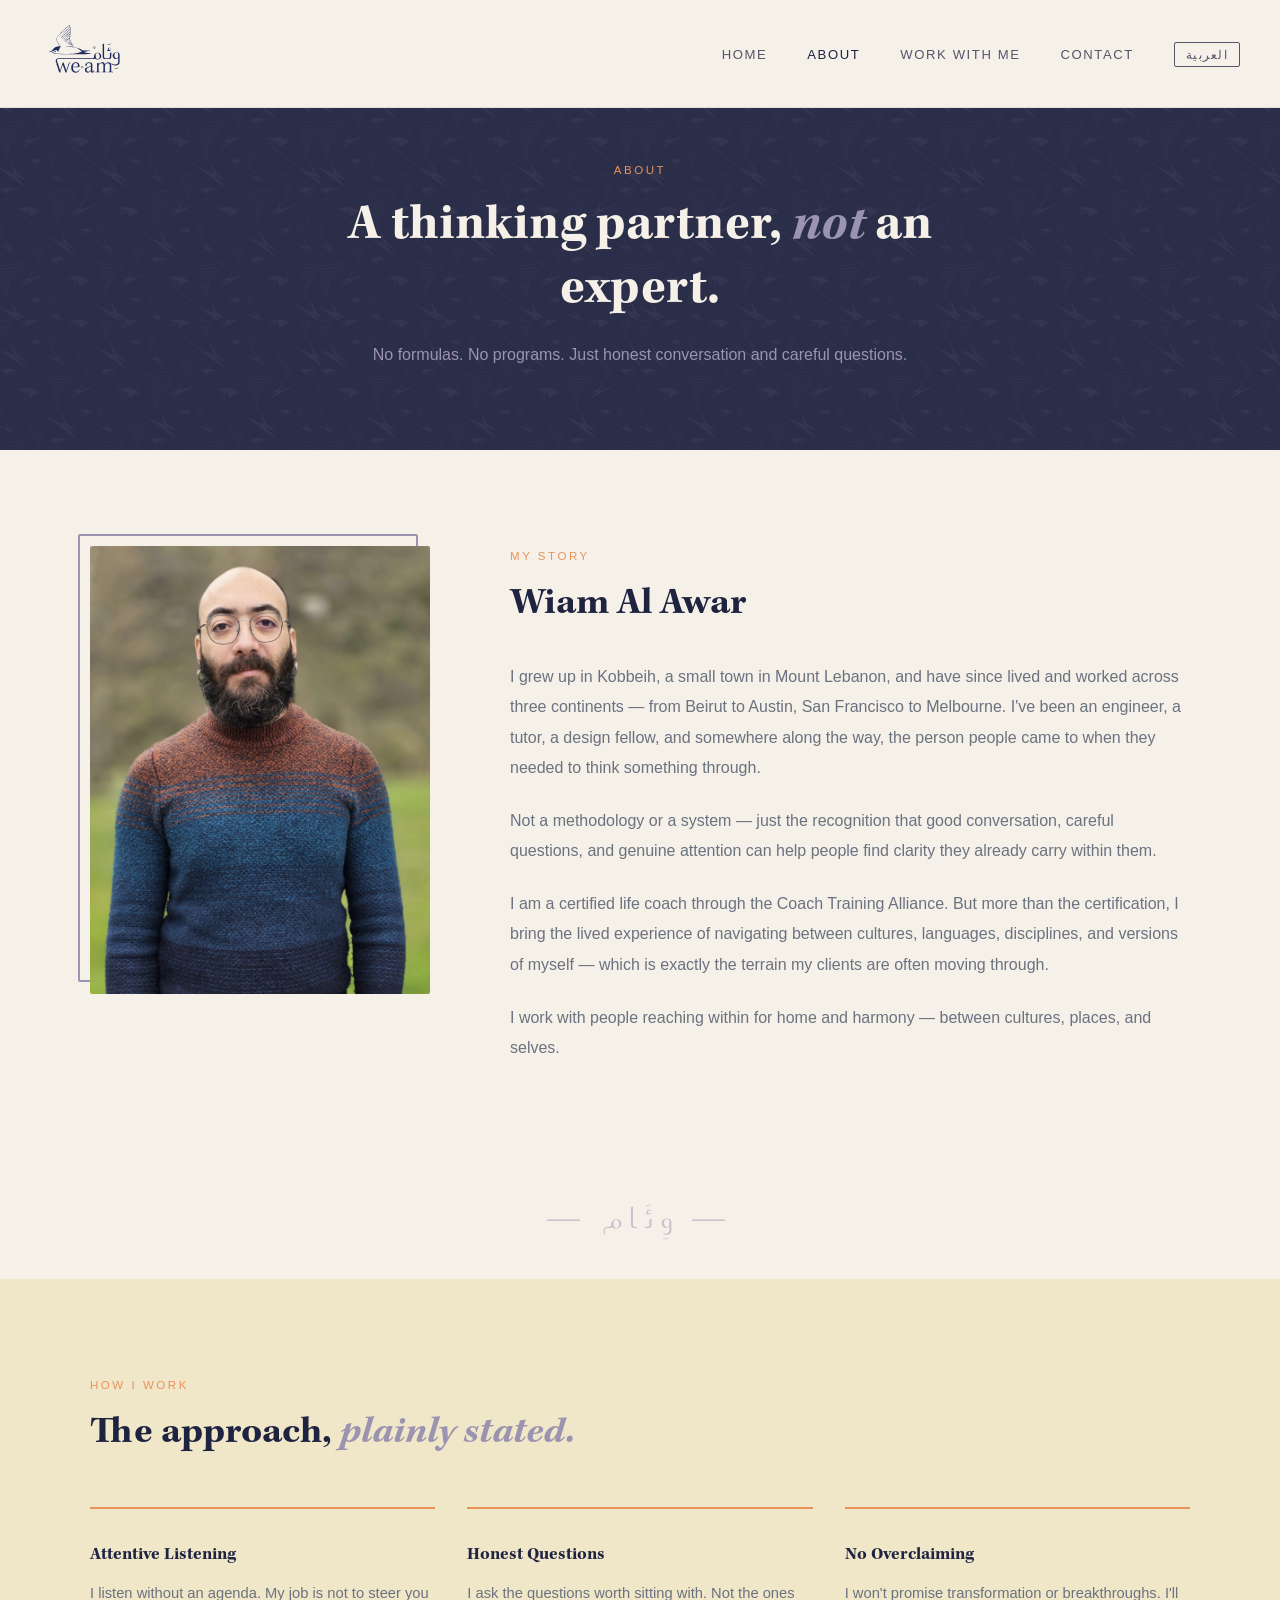
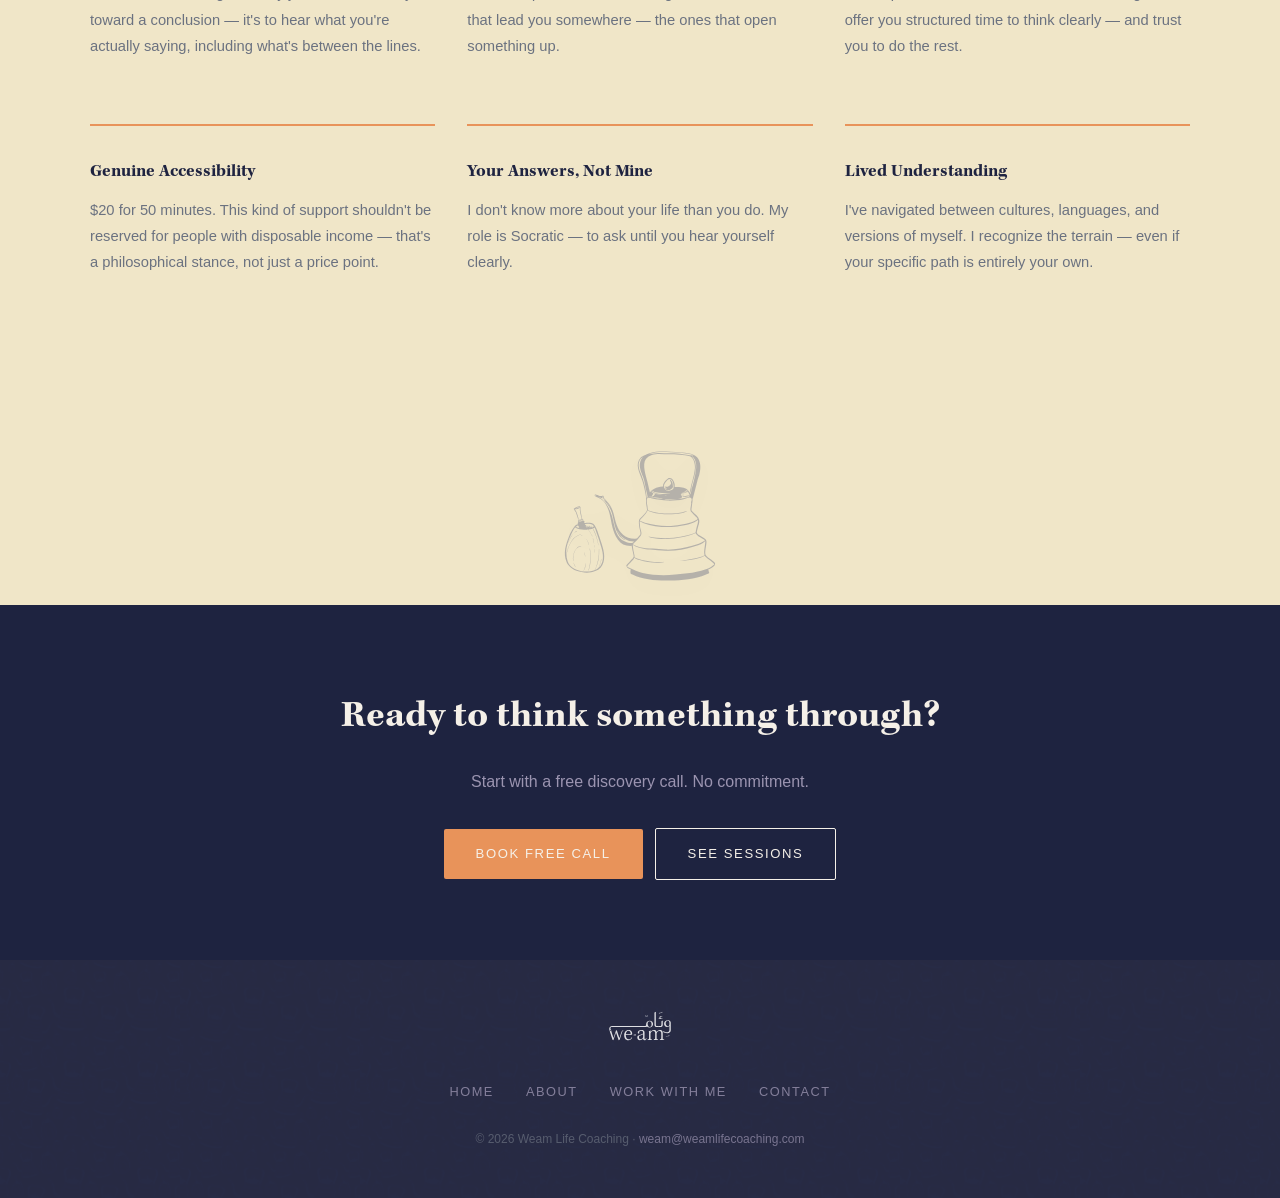
==== about.html @ 21543b7e "Add files via upload" ====
<!DOCTYPE html>
<html lang="en">
<head>
  <meta charset="UTF-8" />
  <meta name="viewport" content="width=device-width, initial-scale=1.0" />
  <title>About — Weam Life Coaching</title>
  <link rel="stylesheet" href="style.css" />
  <link rel="icon" type="image/svg+xml" href="assets/Logo_Mark_Light.svg">
</head>
<body>

<nav>
  <a class="nav-logo" href="index.html">
    <img src="assets/Primary_Logo_Dark.svg" alt="Weam Life Coaching" style="height:60px;">
  </a>
  <ul class="nav-links" id="navLinks">
    <li><a href="index.html"><span data-en>Home</span><span data-ar>الرئيسية</span></a></li>
    <li><a href="about.html" class="active"><span data-en>About</span><span data-ar>عني</span></a></li>
    <li><a href="work-with-me.html"><span data-en>Work With Me</span><span data-ar>اشتغل معي</span></a></li>
    <li><a href="contact.html"><span data-en>Contact</span><span data-ar>تواصل</span></a></li>
    <li><button class="lang-toggle" id="langToggle">العربية</button></li>
  </ul>
  <button class="hamburger" id="hamburger" aria-label="Menu">
    <span></span><span></span><span></span>
  </button>
</nav>

<!-- PAGE HERO -->
<section class="page-hero" style="position:relative;overflow:hidden;">
  <div style="position:absolute;inset:0;background-image:url('assets/Swallow_Pattern.svg');background-size:320px;background-repeat:repeat;opacity:0.18;pointer-events:none;z-index:0;"></div>
  <div style="position:relative;z-index:1;">
  <span class="section-label"><span data-en>About</span><span data-ar>عنّي</span></span>
  <h1 class="section-title"><span data-en>A thinking partner, <em>not</em> an expert.</span><span data-ar style="font-family:'GE Elegant',serif;">زميل تفكير، <em>مش</em> خبير.</span></h1>
  <p class="section-body"><span data-en>No formulas. No programs. Just honest conversation and careful questions.</span><span data-ar style="font-family:'GE Elegant',serif;direction:rtl;">لا صيغ. لا برامج. فقط محادثة صادقة وأسئلة دقيقة.</span></p>
</section>

<!-- BIO -->
</div></section>

<section class="about-bio">
  <div class="section-inner">
    <div class="about-bio-image" style="position:relative;">
      <img src="images/weam.png" alt="Wiam Al Awar" />
    </div>
    <div class="about-bio-text">
      <span class="section-label"><span data-en>My Story</span><span data-ar>قصّتي</span></span>
      <h2 class="section-title" style="margin-bottom:2rem;"><span data-en>Wiam Al Awar</span><span data-ar style="font-family:'GE Elegant',serif;">وئام الأعور</span></h2>
      <p>
        <span data-en>I grew up in Kobbeih, a small town in Mount Lebanon, and have since lived and worked across three continents — from Beirut to Austin, San Francisco to Melbourne. I've been an engineer, a tutor, a design fellow, and somewhere along the way, the person people came to when they needed to think something through.</span>
        <span data-ar style="font-family:'GE Elegant',serif;direction:rtl;">ربيت بضيعة اسما قبّيع بجبل لبنان، وعشت واشتغلت على تلات قارّات. من بيروت لأوستن، ومن سان فرانسيسكو لملبورن. كنت مهندس ومدرّس وزميل تصميم — وخلال هالتّجارب تعلّمت انّي بحب كون زميل بيسمع للناس وبيشهد على تقدّمن، وانّو الناس بترتاح تفكّر معي.</span>
      </p>
      <p>
        <span data-en>Not a methodology or a system — just the recognition that good conversation, careful questions, and genuine attention can help people find clarity they already carry within them.</span>
        <span data-ar style="font-family:'GE Elegant',serif;direction:rtl;">اللي بقدمو مش منهجيّة مبرمجة أو نظام معيّن — بس فرصة للإستفادة من المحادثات العميقة والأسئلة الدّقيقة والإهتمام اللي بيقدرو يساعدو النّاس تلاقي الوضوح بالأمور اللي هيي أصلاً بداخلن.</span>
      </p>
      <p>
        <span data-en>I am a certified life coach through the Coach Training Alliance. But more than the certification, I bring the lived experience of navigating between cultures, languages, disciplines, and versions of myself — which is exactly the terrain my clients are often moving through.</span>
        <span data-ar style="font-family:'GE Elegant',serif;direction:rtl;">أنا مدرّب حياة كمّل دورة تعلّم التدريب مع Coach Training Alliance. بالإضافة لهالدورة، عندي تجربة متواضعة مع التّنقّل بين ثقافات مختلفة وتخصّصات وحالات مختلفة من حالي — وهيدا المجال هو اللي عم حاول ساعد في.</span>
      </p>
      <p>
        <span data-en>I work with people reaching within for home and harmony — between cultures, places, and selves.</span>
        <span data-ar style="font-family:'GE Elegant',serif;direction:rtl;font-style:italic;">بشتغل مع ناس عم يدوروا عالبيت والوئام جوّاتن — بين الثقافات والأماكن وحالاتن.</span>
      </p>
    </div>
  </div>
</section>

<div class="ornament-divider">— وِئَام —</div>

<!-- VALUES -->
<section class="about-values">
  <div class="section-inner">
    <span class="section-label"><span data-en>How I Work</span><span data-ar>كيف بشتغل</span></span>
    <h2 class="section-title"><span data-en>The approach, <em>plainly stated.</em></span><span data-ar style="font-family:'GE Elegant',serif;">النّهج، <em>بكل وضوح.</em></span></h2>
    <div class="values-grid">
      <div class="value-item">
        <h3 class="value-title"><span data-en>Attentive Listening</span><span data-ar style="font-family:'GE Elegant',serif;">الإصغاء</span></h3>
        <p class="value-body"><span data-en>I listen without an agenda. My job is not to steer you toward a conclusion — it's to hear what you're actually saying, including what's between the lines.</span><span data-ar style="font-family:'GE Elegant',serif;direction:rtl;">بسمع بدون أجندة. ما بوجّه نحو استنتاج — بس بسمع اللي عم ينقال واللي بين السطور.</span></p>
      </div>
      <div class="value-item">
        <h3 class="value-title"><span data-en>Honest Questions</span><span data-ar style="font-family:'GE Elegant',serif;">أسئلة صادقة</span></h3>
        <p class="value-body"><span data-en>I ask the questions worth sitting with. Not the ones that lead you somewhere — the ones that open something up.</span><span data-ar style="font-family:'GE Elegant',serif;direction:rtl;">بسأل الأسئلة للي بحس إنّا بتستاهل التفكير فيا، على أمل تفتح آفاق جديدة بدل التّوجيه لمحل معيّن.</span></p>
      </div>
      <div class="value-item">
        <h3 class="value-title"><span data-en>No Overclaiming</span><span data-ar style="font-family:'GE Elegant',serif;">بلا مبالغة بالوعود</span></h3>
        <p class="value-body"><span data-en>I won't promise transformation or breakthroughs. I'll offer you structured time to think clearly — and trust you to do the rest.</span><span data-ar style="font-family:'GE Elegant',serif;direction:rtl;">ما رح أوعد بتحوّلات أو إكتشافات. بعطي وقت منظّم للتفكير بوضوح — وبحط ثقتي فيك تعمل الباقي.</span></p>
      </div>
      <div class="value-item">
        <h3 class="value-title"><span data-en>Genuine Accessibility</span><span data-ar style="font-family:'GE Elegant',serif;">جلسات متاحة وضمن الممكن</span></h3>
        <p class="value-body"><span data-en>$20 for 50 minutes. This kind of support shouldn't be reserved for people with disposable income — that's a philosophical stance, not just a price point.</span><span data-ar style="font-family:'GE Elegant',serif;direction:rtl;">20 دولار ل50 دقيقة. هيدا النّوع من الدّعم موجود مش ليكون غالي بل متاح.</span></p>
      </div>
      <div class="value-item">
        <h3 class="value-title"><span data-en>Your Answers, Not Mine</span><span data-ar style="font-family:'GE Elegant',serif;">إجاباتك، مش إجاباتي</span></h3>
        <p class="value-body"><span data-en>I don't know more about your life than you do. My role is Socratic — to ask until you hear yourself clearly.</span><span data-ar style="font-family:'GE Elegant',serif;direction:rtl;">ما بعرف عن حياتك أكتر منّك. دوري سقراطي — بسأل لحتّى تسمع حالك بوضوح.</span></p>
      </div>
      <div class="value-item">
        <h3 class="value-title"><span data-en>Lived Understanding</span><span data-ar style="font-family:'GE Elegant',serif;">فهم من خلال التّجربة</span></h3>
        <p class="value-body"><span data-en>I've navigated between cultures, languages, and versions of myself. I recognize the terrain — even if your specific path is entirely your own.</span><span data-ar style="font-family:'GE Elegant',serif;direction:rtl;">تنقّلت بين ثقافات ومناطق وحالات مختلفة من نفسي. هيدا مسار مش غريب عنّي — حتّى لو طريقك الخاص مختلف تماماً.</span></p>
      </div>
    </div>
  </div>
</section>

<div style="text-align:center;padding:2rem 0 0;background:var(--limestone);">
  <img src="assets/Matte_Dark.svg" alt="" style="height:160px;opacity:0.28;filter:drop-shadow(0 4px 12px rgba(30,35,64,0.15));">
</div>
<!-- CTA -->
<section style="background:var(--ink);padding:5rem 2.5rem;text-align:center;">
  <h2 style="font-family:'Kepler Std',serif;font-size:clamp(1.6rem,3vw,2.4rem);color:var(--chalk);margin-bottom:1rem;">
    <span data-en>Ready to think something through?</span>
    <span data-ar style="font-family:'GE Elegant',serif;">مستعدّ تفكّر بشي؟</span>
  </h2>
  <p style="color:var(--lavender);margin-bottom:2rem;font-size:1rem;">
    <span data-en>Start with a free discovery call. No commitment.</span>
    <span data-ar style="font-family:'GE Elegant',serif;direction:rtl;">بلّش بمكالمة إستكشافيّة مجّانيّة. بدون أي إلتزام.</span>
  </p>
  <div class="hero-btn-group" style="margin-top:0;justify-content:center;">
    <a href="https://calendly.com/weamlifecoaching/discovery-call" target="_blank" class="btn btn-primary" style="background:var(--orange);">
      <span data-en>Book Free Call</span><span data-ar>احجز مجّاناً</span>
    </a>
    <a href="work-with-me.html" class="btn btn-secondary" style="border-color:var(--chalk);color:var(--chalk);">
      <span data-en>See Sessions</span><span data-ar>شاهد الجلسات</span>
    </a>
  </div>
</section>

<footer style="position:relative;overflow:hidden;"><div style="position:absolute;inset:0;background-image:url('assets/Matte_Pattern.svg');background-size:180px;background-repeat:repeat;opacity:0.04;pointer-events:none;z-index:0;"></div><div style="position:relative;z-index:1;display:contents;">
  <div class="footer-logo">
    <img src="assets/Secondary_Logo_Light.svg" alt="Weam Life Coaching" style="height:36px;">
  </div>
  <ul class="footer-links">
    <li><a href="index.html"><span data-en>Home</span><span data-ar>الرئيسية</span></a></li>
    <li><a href="about.html"><span data-en>About</span><span data-ar>عني</span></a></li>
    <li><a href="work-with-me.html"><span data-en>Work With Me</span><span data-ar>اشتغل معي</span></a></li>
    <li><a href="contact.html"><span data-en>Contact</span><span data-ar>تواصل</span></a></li>
  </ul>
  <p class="footer-copy">© 2026 Weam Life Coaching · <a href="mailto:weam@weamlifecoaching.com" style="color:var(--lavender);text-decoration:none;">weam@weamlifecoaching.com</a></p>
</footer>

<script src="script.js"></script>
</body>
</html>
---- style.css ----
/* ============================================================
   WEAM LIFECOACHING — Global Stylesheet
   Colours: Mountain Chalk #F5F0E8 | Midnight Ink #1E2340
             Limestone Glare #F0E6C8 | Dry Lavender #9B94B0
             Basalt Dust #6B7280 | Orange Peel Wash #E8935A
   Fonts: Playfair Display (primary) | IBM Plex Sans (secondary)
          Amiri (Arabic)
   ============================================================ */

/* ── LOCAL FONTS ── */
@font-face {
  font-family: 'Kepler Std';
  src: url('fonts/KeplerStdLight.otf') format('opentype');
  font-weight: 300;
  font-style: normal;
}
@font-face {
  font-family: 'Kepler Std';
  src: url('fonts/KeplerStdLightIt.otf') format('opentype');
  font-weight: 300;
  font-style: italic;
}
@font-face {
  font-family: 'Kepler Std';
  src: url('fonts/KeplerStdDisp.otf') format('opentype');
  font-weight: 400;
  font-style: normal;
}
@font-face {
  font-family: 'Kepler Std';
  src: url('fonts/KeplerStdItalic.otf') format('opentype');
  font-weight: 400;
  font-style: italic;
}
@font-face {
  font-family: 'Kepler Std';
  src: url('fonts/KeplerStdBold.otf') format('opentype');
  font-weight: 700;
  font-style: normal;
}
@font-face {
  font-family: 'Kepler Std';
  src: url('fonts/KeplerStdBoldIt.otf') format('opentype');
  font-weight: 700;
  font-style: italic;
}
@font-face {
  font-family: 'Kepler Std';
  src: url('fonts/KeplerStdBlack.otf') format('opentype');
  font-weight: 900;
  font-style: normal;
}
@font-face {
  font-family: 'Kepler Std';
  src: url('fonts/KeplerStdBlackIt.otf') format('opentype');
  font-weight: 900;
  font-style: italic;
}
@font-face {
  font-family: 'GE Elegant';
  src: url('fonts/GEElegant.otf') format('opentype');
  font-weight: 400;
  font-style: normal;
}
@font-face {
  font-family: 'GE Elegant';
  src: url('fonts/GEElegant-Italic.otf') format('opentype');
  font-weight: 400;
  font-style: italic;
}
@font-face {
  font-family: 'GE Elegant';
  src: url('fonts/GEElegantMedium-Medium.otf') format('opentype');
  font-weight: 500;
  font-style: normal;
}
@font-face {
  font-family: 'GE Elegant';
  src: url('fonts/GE_Elegant_Bold.ttf') format('truetype');
  font-weight: 700;
  font-style: normal;
}
/* IBM Plex Sans from Google as secondary (no local file needed) */
@import url('https://fonts.googleapis.com/css2?family=IBM+Plex+Sans:wght@300;400;500&display=swap');

:root {
  --chalk:    #F5F0E8;
  --ink:      #1E2340;
  --limestone:#F0E6C8;
  --lavender: #9B94B0;
  --basalt:   #6B7280;
  --orange:   #E8935A;
  --white:    #FFFFFF;

  --font-primary: 'Kepler Std', Georgia, serif;
  --font-secondary: 'IBM Plex Sans', sans-serif;
  --font-arabic: 'GE Elegant', serif;

  --max-width: 1100px;
  --section-pad: 6rem 2rem;
}

*, *::before, *::after { box-sizing: border-box; margin: 0; padding: 0; }

html { scroll-behavior: smooth; }

body {
  background: var(--chalk);
  color: var(--ink);
  font-family: var(--font-secondary);
  font-weight: 300;
  line-height: 1.75;
  font-size: 1rem;
}

/* ── LANGUAGE TOGGLE ── */
body.ar { direction: rtl; }
body.ar .font-display { font-family: var(--font-arabic); }
body.ar p, body.ar li, body.ar label { font-family: var(--font-arabic); font-size: 1.05rem; }

[data-en], [data-ar] { display: inline; }
body.ar [data-en] { display: none; }
body:not(.ar) [data-ar] { display: none; }

/* ── NAV ── */
nav {
  position: fixed; top: 0; left: 0; right: 0; z-index: 100;
  display: flex; align-items: center; justify-content: space-between;
  padding: 1.2rem 2.5rem;
  background: var(--chalk);
  border-bottom: 1px solid rgba(30,35,64,0.08);
}

.nav-logo img { height: 38px; }

.nav-links {
  display: flex; gap: 2.5rem; list-style: none;
  align-items: center;
}

.nav-links a {
  font-family: var(--font-secondary);
  font-size: 0.82rem;
  font-weight: 500;
  letter-spacing: 0.12em;
  text-transform: uppercase;
  color: var(--ink);
  text-decoration: none;
  opacity: 0.75;
  transition: opacity 0.2s;
}
.nav-links a:hover, .nav-links a.active { opacity: 1; }

.lang-toggle {
  background: none; border: 1.5px solid var(--ink);
  border-radius: 2px; padding: 0.25rem 0.7rem;
  font-family: var(--font-secondary); font-size: 0.78rem;
  font-weight: 500; letter-spacing: 0.1em; text-transform: uppercase;
  color: var(--ink); cursor: pointer; opacity: 0.75;
  transition: all 0.2s;
}
.lang-toggle:hover { opacity: 1; background: var(--ink); color: var(--chalk); }

.hamburger { display: none; flex-direction: column; gap: 5px; cursor: pointer; background: none; border: none; }
.hamburger span { display: block; width: 24px; height: 1.5px; background: var(--ink); transition: all 0.3s; }

/* ── HERO ── */
.hero {
  min-height: 100vh;
  display: flex; align-items: center;
  padding: 8rem 2.5rem 5rem;
  position: relative; overflow: hidden;
}

.hero-inner {
  max-width: var(--max-width);
  margin: 0 auto; width: 100%;
  display: grid; grid-template-columns: 1fr 1fr;
  gap: 4rem; align-items: center;
}

.hero-text { }

.hero-eyebrow {
  font-family: var(--font-secondary);
  font-size: 0.75rem; font-weight: 500;
  letter-spacing: 0.2em; text-transform: uppercase;
  color: var(--orange); margin-bottom: 1.5rem;
}

.hero-title {
  font-family: var(--font-primary);
  font-size: clamp(2.4rem, 4vw, 3.6rem);
  font-weight: 700; line-height: 1.18;
  color: var(--ink); margin-bottom: 1.5rem;
}

.hero-title em { font-style: italic; color: var(--lavender); }

.hero-tagline {
  font-family: var(--font-secondary);
  font-size: 1.05rem; font-weight: 300;
  color: var(--basalt); line-height: 1.8;
  max-width: 480px; margin-bottom: 2.5rem;
}

.hero-arabic {
  font-family: var(--font-arabic);
  font-size: 1.1rem; color: var(--lavender);
  margin-bottom: 2.5rem; direction: rtl;
}

.btn {
  display: inline-block;
  padding: 0.85rem 2rem;
  font-family: var(--font-secondary);
  font-size: 0.82rem; font-weight: 500;
  letter-spacing: 0.12em; text-transform: uppercase;
  text-decoration: none; border-radius: 2px;
  transition: all 0.25s; cursor: pointer; border: none;
}

.btn-primary {
  background: var(--ink); color: var(--chalk);
}
.btn-primary:hover { background: var(--orange); color: var(--white); }

.btn-secondary {
  background: transparent; color: var(--ink);
  border: 1.5px solid var(--ink); margin-left: 1rem;
}
.btn-secondary:hover { background: var(--ink); color: var(--chalk); }

.hero-image {
  position: relative;
}

.hero-image-frame {
  position: relative;
  width: 100%; max-width: 420px; margin: 0 auto;
}

.hero-image-frame::before {
  content: '';
  position: absolute; top: -16px; left: -16px;
  width: 100%; height: 100%;
  border: 2px solid var(--lavender);
  border-radius: 2px; z-index: 0;
}

.hero-image-frame img {
  position: relative; z-index: 1;
  width: 100%; border-radius: 2px;
  display: block;
  filter: sepia(8%) saturate(90%);
}

.hero-ornament {
  position: absolute; bottom: 2rem; right: 2rem;
  font-family: var(--font-arabic); font-size: 5rem;
  color: var(--limestone); opacity: 0.6; z-index: 0;
  line-height: 1;
}

/* ── SECTION COMMONS ── */
section { padding: var(--section-pad); }

.section-inner {
  max-width: var(--max-width);
  margin: 0 auto; width: 100%;
}

.section-label {
  font-family: var(--font-secondary);
  font-size: 0.72rem; font-weight: 500;
  letter-spacing: 0.22em; text-transform: uppercase;
  color: var(--orange); margin-bottom: 1rem;
  display: block;
}

.section-title {
  font-family: var(--font-primary);
  font-size: clamp(1.8rem, 3vw, 2.6rem);
  font-weight: 700; line-height: 1.25;
  color: var(--ink); margin-bottom: 1.5rem;
}

.section-title em { font-style: italic; color: var(--lavender); }

.section-body {
  font-size: 1rem; line-height: 1.85;
  color: var(--basalt); max-width: 620px;
}

/* ── PHILOSOPHY STRIP ── */
.philosophy {
  background: var(--ink); color: var(--chalk);
  padding: 5rem 2.5rem;
}

.philosophy .section-inner {
  display: flex; gap: 5rem; align-items: flex-start;
}

.philosophy-quote {
  flex: 1;
  font-family: var(--font-primary);
  font-size: clamp(1.3rem, 2.2vw, 1.9rem);
  font-style: italic; line-height: 1.55;
  color: var(--limestone);
  border-left: 3px solid var(--orange);
  padding-left: 2rem;
}

.philosophy-quote-ar {
  font-family: var(--font-arabic);
  font-size: clamp(1.2rem, 2vw, 1.7rem);
  font-style: normal; line-height: 1.7;
  direction: rtl; text-align: right;
  border-left: none; border-right: 3px solid var(--orange);
  padding-left: 0; padding-right: 2rem;
}

.philosophy-body {
  flex: 1;
  font-size: 0.95rem; line-height: 1.9;
  color: var(--lavender); opacity: 0.9;
}

/* ── ABOUT PREVIEW (homepage) ── */
.about-preview {
  background: var(--limestone);
}

.about-preview .section-inner {
  display: grid; grid-template-columns: 1fr 1fr;
  gap: 5rem; align-items: center;
}

.about-preview-text .section-body { margin-bottom: 2rem; }

/* ── SESSIONS PREVIEW ── */
.sessions-preview .section-inner {
  display: grid; grid-template-columns: repeat(2, 1fr);
  gap: 2rem; margin-top: 3rem;
}

.sessions-preview > .section-inner > .section-title {
  grid-column: 1 / -1;
}

.session-card {
  background: var(--white);
  border: 1px solid rgba(30,35,64,0.08);
  border-radius: 4px; padding: 2.5rem;
  transition: transform 0.25s, box-shadow 0.25s;
}
.session-card:hover {
  transform: translateY(-4px);
  box-shadow: 0 12px 40px rgba(30,35,64,0.08);
}

.session-card-label {
  font-family: var(--font-secondary);
  font-size: 0.72rem; font-weight: 500;
  letter-spacing: 0.2em; text-transform: uppercase;
  color: var(--orange); margin-bottom: 0.75rem;
}

.session-card-title {
  font-family: var(--font-primary);
  font-size: 1.4rem; font-weight: 700;
  color: var(--ink); margin-bottom: 0.5rem;
}

.session-card-price {
  font-size: 0.9rem; color: var(--basalt);
  margin-bottom: 1.2rem;
}

.session-card-body {
  font-size: 0.93rem; line-height: 1.8;
  color: var(--basalt); margin-bottom: 1.8rem;
}

/* ── FOOTER ── */
footer {
  background: var(--ink); color: var(--chalk);
  padding: 3rem 2.5rem;
  display: flex; flex-direction: column;
  align-items: center; gap: 1.5rem; text-align: center;
}

footer .footer-logo img { height: 32px; filter: brightness(0) invert(1); opacity: 0.85; }

.footer-links { display: flex; gap: 2rem; list-style: none; }
.footer-links a {
  font-size: 0.8rem; letter-spacing: 0.12em; text-transform: uppercase;
  color: var(--lavender); text-decoration: none; opacity: 0.8;
  transition: opacity 0.2s;
}
.footer-links a:hover { opacity: 1; color: var(--chalk); }

.footer-copy {
  font-size: 0.75rem; color: var(--basalt); opacity: 0.7;
}

/* ── INNER PAGE HERO ── */
.page-hero {
  padding: 10rem 2.5rem 5rem;
  background: var(--ink); color: var(--chalk);
  text-align: center;
}

.page-hero .section-label { color: var(--orange); }

.page-hero .section-title {
  color: var(--chalk); font-size: clamp(2rem, 4vw, 3.2rem);
  max-width: 680px; margin: 0 auto 1rem;
}

.page-hero .section-body {
  color: var(--lavender); margin: 0 auto; text-align: center;
}

/* ── ABOUT PAGE ── */
.about-bio {
  background: var(--chalk);
}

.about-bio .section-inner {
  display: grid; grid-template-columns: 340px 1fr;
  gap: 5rem; align-items: start;
}

.about-bio-image { position: relative; }

.about-bio-image::before {
  content: '';
  position: absolute; top: -12px; left: -12px;
  width: 100%; height: 100%;
  border: 2px solid var(--lavender); border-radius: 2px;
}

.about-bio-image img {
  width: 100%; border-radius: 2px; display: block;
  filter: sepia(8%) saturate(90%);
  position: relative; z-index: 1;
}

.about-bio-text p { margin-bottom: 1.4rem; color: var(--basalt); line-height: 1.9; }
.about-bio-text p:last-child { margin-bottom: 0; }

.about-values { background: var(--limestone); }

.values-grid {
  display: grid; grid-template-columns: repeat(3, 1fr);
  gap: 2rem; margin-top: 3rem;
}

.value-item { padding: 2rem 0; border-top: 2px solid var(--orange); }

.value-title {
  font-family: var(--font-primary); font-weight: 700;
  font-size: 1.1rem; color: var(--ink); margin-bottom: 0.5rem;
}

.value-body { font-size: 0.92rem; line-height: 1.8; color: var(--basalt); }

/* ── WORK WITH ME PAGE ── */
.sessions-full { background: var(--chalk); }

.sessions-grid {
  display: grid; grid-template-columns: repeat(2, 1fr);
  gap: 2rem; margin-top: 3rem;
}

.session-full-card {
  background: var(--white); border-radius: 4px;
  border: 1px solid rgba(30,35,64,0.08);
  padding: 3rem; transition: transform 0.25s, box-shadow 0.25s;
}
.session-full-card:hover {
  transform: translateY(-4px);
  box-shadow: 0 12px 40px rgba(30,35,64,0.08);
}

.session-full-card.featured { background: var(--ink); color: var(--chalk); }
.session-full-card.featured .session-card-title { color: var(--chalk); }
.session-full-card.featured .session-card-price { color: var(--lavender); }
.session-full-card.featured .session-card-body { color: var(--lavender); }

.what-to-expect { background: var(--limestone); }

.expect-list {
  list-style: none; margin-top: 2rem;
  display: grid; grid-template-columns: 1fr 1fr; gap: 1.5rem;
}

.expect-list li {
  padding: 1.5rem;
  background: var(--white); border-radius: 4px;
  font-size: 0.94rem; line-height: 1.8; color: var(--basalt);
  border-left: 3px solid var(--orange);
  padding-left: 1.5rem;
}

/* ── CONTACT PAGE ── */
.contact-section { background: var(--chalk); }

.contact-grid {
  display: grid; grid-template-columns: 1fr 1fr;
  gap: 5rem; margin-top: 3rem; align-items: start;
}

.contact-info-item {
  display: flex; flex-direction: column;
  gap: 0.3rem; margin-bottom: 2rem;
}

.contact-info-label {
  font-family: var(--font-secondary);
  font-size: 0.72rem; font-weight: 500;
  letter-spacing: 0.18em; text-transform: uppercase;
  color: var(--orange);
}

.contact-info-value {
  font-size: 1rem; color: var(--ink);
}

.contact-info-value a {
  color: var(--ink); text-decoration: none;
  border-bottom: 1px solid var(--lavender);
  transition: border-color 0.2s;
}
.contact-info-value a:hover { border-color: var(--orange); }

.contact-form { display: flex; flex-direction: column; gap: 1.2rem; }

.form-group { display: flex; flex-direction: column; gap: 0.4rem; }

.form-group label {
  font-size: 0.78rem; font-weight: 500;
  letter-spacing: 0.12em; text-transform: uppercase;
  color: var(--basalt);
}

.form-group input,
.form-group textarea,
.form-group select {
  padding: 0.85rem 1rem;
  border: 1.5px solid rgba(30,35,64,0.15);
  border-radius: 2px; background: var(--white);
  font-family: var(--font-secondary); font-size: 0.95rem;
  color: var(--ink); transition: border-color 0.2s;
  outline: none;
}

.form-group input:focus,
.form-group textarea:focus,
.form-group select:focus {
  border-color: var(--ink);
}

.form-group textarea { min-height: 140px; resize: vertical; }

/* ── DIVIDER ORNAMENT ── */
.ornament-divider {
  text-align: center; padding: 2rem 0;
  font-family: var(--font-arabic); font-size: 2rem;
  color: var(--lavender); opacity: 0.5;
  letter-spacing: 0.5rem;
}

/* ── ANIMATIONS ── */
.fade-up {
  opacity: 0; transform: translateY(24px);
  animation: fadeUp 0.7s ease forwards;
}
.fade-up:nth-child(2) { animation-delay: 0.15s; }
.fade-up:nth-child(3) { animation-delay: 0.3s; }
.fade-up:nth-child(4) { animation-delay: 0.45s; }

@keyframes fadeUp {
  to { opacity: 1; transform: translateY(0); }
}

/* ── RESPONSIVE ── */
@media (max-width: 900px) {
  .hero-inner,
  .about-preview .section-inner,
  .about-bio .section-inner,
  .contact-grid { grid-template-columns: 1fr; gap: 3rem; }

  .hero-image { order: -1; }
  .hero-image-frame { max-width: 300px; }

  .sessions-preview .section-inner,
  .sessions-grid,
  .expect-list,
  .values-grid { grid-template-columns: 1fr; }

  .philosophy .section-inner { flex-direction: column; gap: 2.5rem; }

  .nav-links { display: none; flex-direction: column; gap: 1.5rem;
    position: fixed; top: 0; left: 0; right: 0; bottom: 0;
    background: var(--chalk); align-items: center; justify-content: center;
    z-index: 99;
  }
  .nav-links.open { display: flex; }
  .hamburger { display: flex; z-index: 101; }
}

/* ── PATTERN & ILLUSTRATION UTILITIES ── */
.pattern-bg {
  position: relative;
  overflow: hidden;
}

.dantelle-divider {
  overflow: hidden;
  line-height: 0;
  padding: 0;
  margin: 0;
}

.dantelle-divider img {
  width: 100%;
  height: 36px;
  object-fit: cover;
  display: block;
}

/* Floating illustration accents */
.illustration-accent {
  pointer-events: none;
  user-select: none;
}

/* ── MOBILE HERO BUTTONS ── */
@media (max-width: 600px) {
  .hero-text .btn {
    display: block;
    width: 100%;
    text-align: center;
    margin-left: 0;
    margin-bottom: 0.75rem;
  }
  .hero-text .fade-up div {
    display: flex;
    flex-direction: column;
    gap: 0.75rem;
  }
  .btn-secondary {
    margin-left: 0;
  }
}

.hero-btn-group {
  display: flex;
  flex-wrap: wrap;
  gap: 0.75rem;
  align-items: center;
}

.hero-btn-group .btn-secondary {
  margin-left: 0;
}

@media (max-width: 480px) {
  .hero-btn-group {
    flex-direction: column;
  }
  .hero-btn-group .btn {
    width: 100%;
    text-align: center;
  }
}

/* ── EVIL EYE ACCENT ── */
.evil-eye-accent {
  text-align: center;
  margin-top: 1.25rem;
  padding-bottom: 0.5rem;
}

@media (max-width: 900px) {
  /* Hide on mobile — too conspicuous and layout breaks */
  .evil-eye-accent {
    display: none;
  }
}

/* ── ABOUT PAGE: fix grid so Evil Eye div doesn't push text ── */
.about-bio .section-inner {
  align-items: start;
}

/* Left column (image + evil eye) should not stretch to push text */
.about-bio .section-inner > div:first-child {
  display: flex;
  flex-direction: column;
  align-items: stretch;
}
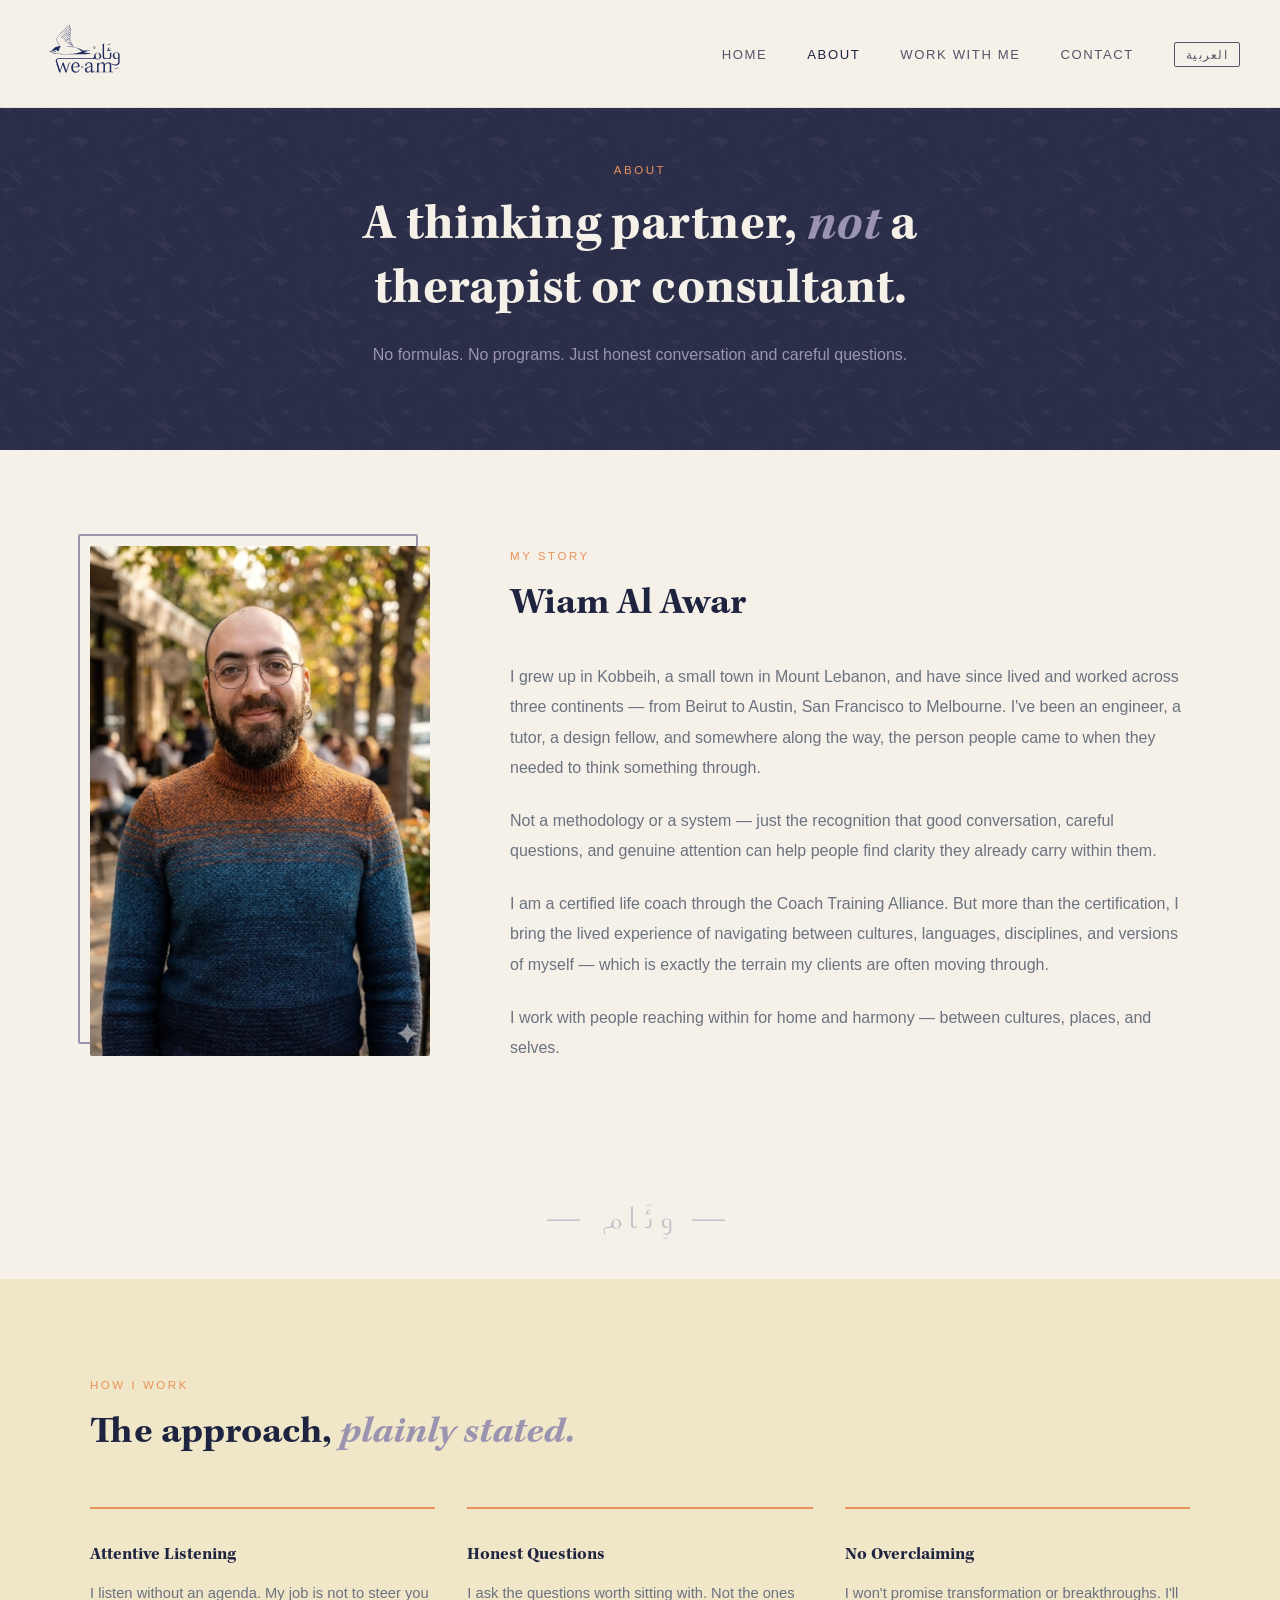
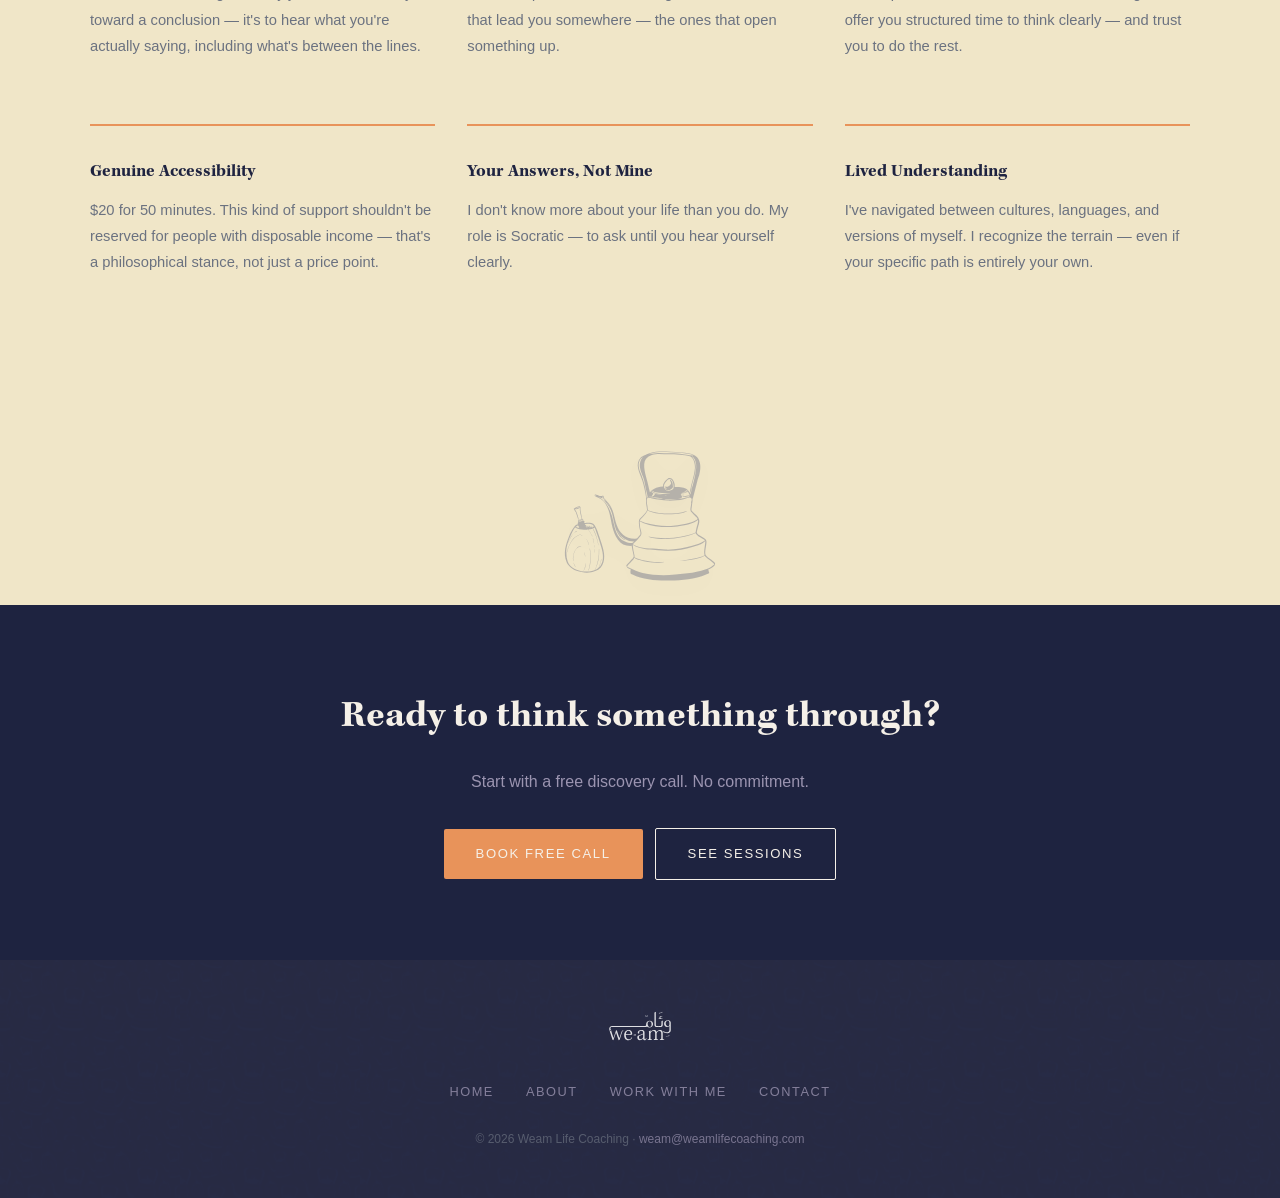
==== commit 00874865: "Add files via upload" ====
--- a/about.html
+++ b/about.html
@@ -30,8 +30,8 @@
   <div style="position:absolute;inset:0;background-image:url('assets/Swallow_Pattern.svg');background-size:320px;background-repeat:repeat;opacity:0.18;pointer-events:none;z-index:0;"></div>
   <div style="position:relative;z-index:1;">
   <span class="section-label"><span data-en>About</span><span data-ar>عنّي</span></span>
-  <h1 class="section-title"><span data-en>A thinking partner, <em>not</em> an expert.</span><span data-ar style="font-family:'GE Elegant',serif;">زميل تفكير، <em>مش</em> خبير.</span></h1>
-  <p class="section-body"><span data-en>No formulas. No programs. Just honest conversation and careful questions.</span><span data-ar style="font-family:'GE Elegant',serif;direction:rtl;">لا صيغ. لا برامج. فقط محادثة صادقة وأسئلة دقيقة.</span></p>
+  <h1 class="section-title"><span data-en>A thinking partner, <em>not</em> a therapist or consultant.</span><span data-ar style="font-family:'GE Elegant',serif;">زميل تفكير، <em>مش</em> معالج ولا مستشار.</span></h1>
+  <p class="section-body"><span data-en>No formulas. No programs. Just honest conversation and careful questions.</span><span data-ar style="font-family:'GE Elegant',serif;direction:rtl;">من دون صيغة، ولا برنامج. بس حديث صادق وأسئلة دقيقة.</span></p>
 </section>
 
 <!-- BIO -->
@@ -59,7 +59,7 @@
       </p>
       <p>
         <span data-en>I work with people reaching within for home and harmony — between cultures, places, and selves.</span>
-        <span data-ar style="font-family:'GE Elegant',serif;direction:rtl;font-style:italic;">بشتغل مع ناس عم يدوروا عالبيت والوئام جوّاتن — بين الثقافات والأماكن وحالاتن.</span>
+        <span data-ar style="font-family:'GE Elegant',serif;direction:rtl;font-style:italic;">بشتغل مع ناس عم يدوروا عالإستقرار والإنسجام جوّاتن — بين الثقافات والأماكن وانفسن.</span>
       </p>
     </div>
   </div>
@@ -119,7 +119,7 @@
       <span data-en>Book Free Call</span><span data-ar>احجز مجّاناً</span>
     </a>
     <a href="work-with-me.html" class="btn btn-secondary" style="border-color:var(--chalk);color:var(--chalk);">
-      <span data-en>See Sessions</span><span data-ar>شاهد الجلسات</span>
+      <span data-en>See Sessions</span><span data-ar>أنواع الجلسات</span>
     </a>
   </div>
 </section>
--- a/style.css
+++ b/style.css
@@ -703,3 +703,27 @@
   flex-direction: column;
   align-items: stretch;
 }
+
+/* ── CONTACT EVIL EYE — right-aligned in Arabic ── */
+body.ar .evil-eye-contact {
+  text-align: right;
+}
+
+body.ar #evil-eye-contact {
+  text-align: right !important;
+}
+
+/* ── PHILOSOPHY QUOTE — RTL border fix ── */
+body.ar .philosophy-quote {
+  border-left: none;
+  border-right: none;
+  padding-left: 0;
+}
+
+body.ar .philosophy-quote-ar {
+  display: block;
+  border-right: 3px solid var(--orange);
+  border-left: none;
+  padding-right: 2rem;
+  padding-left: 0;
+}
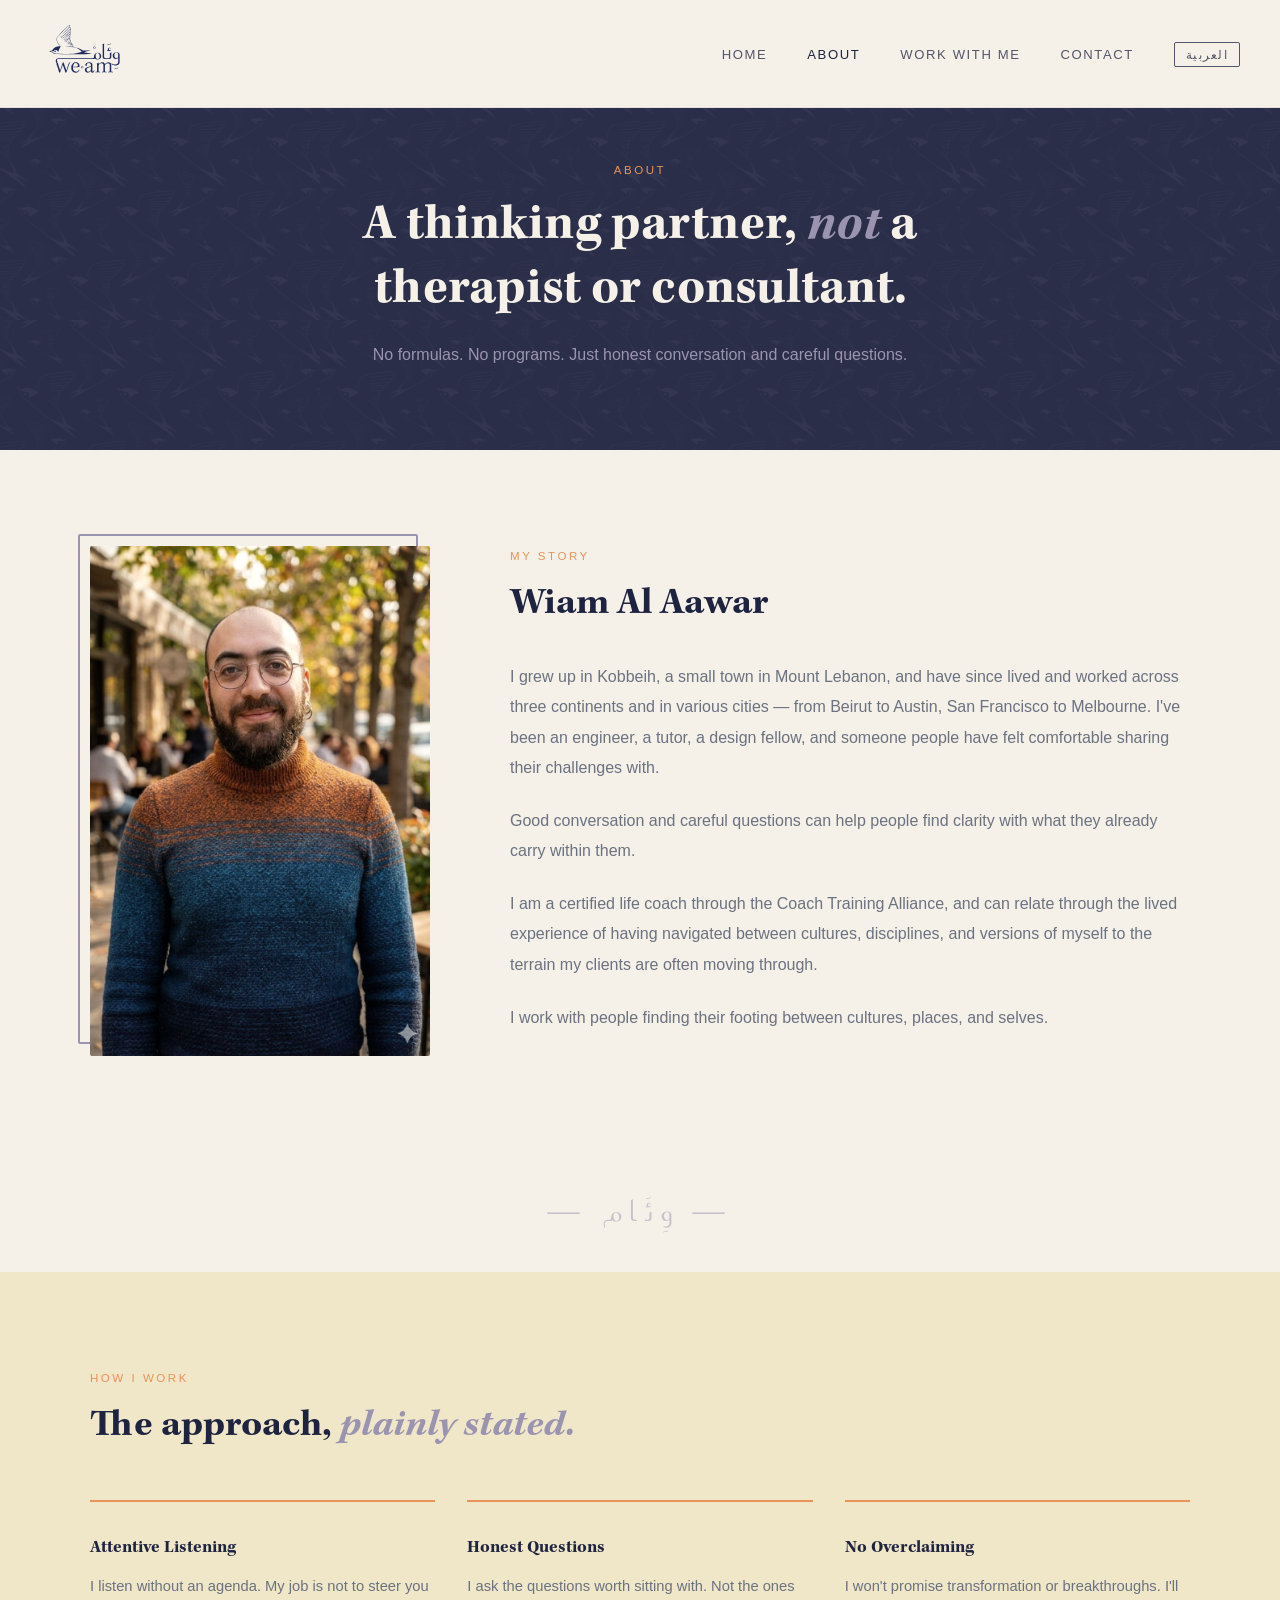
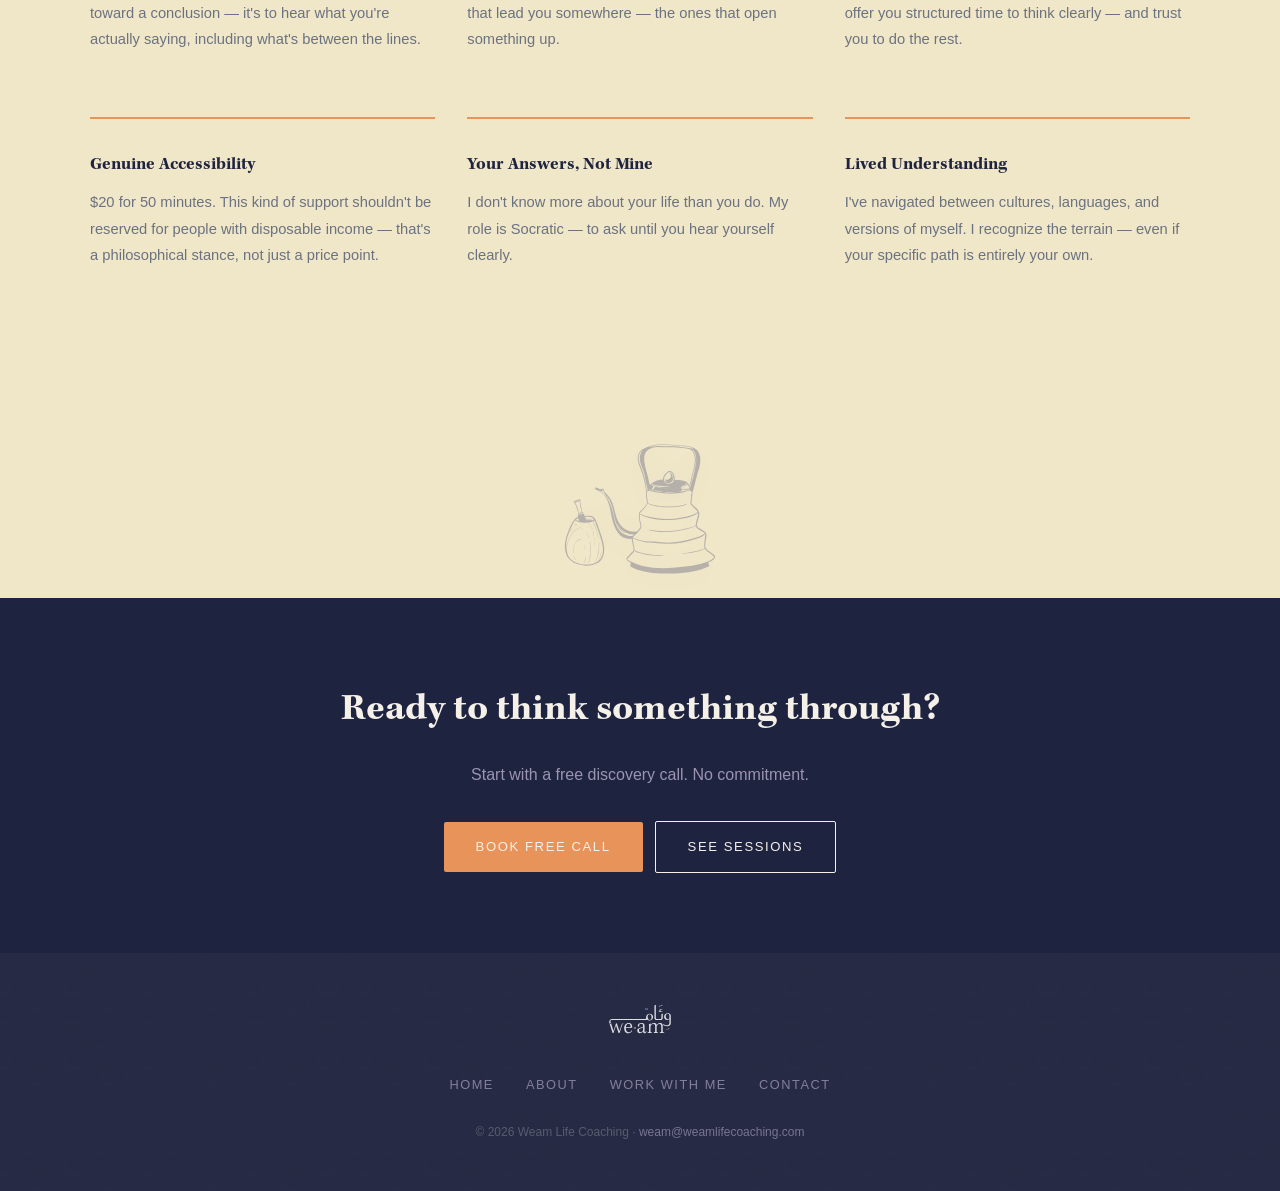
==== commit e33befdb: "Add files via upload" ====
--- a/about.html
+++ b/about.html
@@ -40,25 +40,25 @@
 <section class="about-bio">
   <div class="section-inner">
     <div class="about-bio-image" style="position:relative;">
-      <img src="images/weam.png" alt="Wiam Al Awar" />
+      <img src="images/weam.png" alt="Wiam Al Aawar" />
     </div>
     <div class="about-bio-text">
       <span class="section-label"><span data-en>My Story</span><span data-ar>قصّتي</span></span>
-      <h2 class="section-title" style="margin-bottom:2rem;"><span data-en>Wiam Al Awar</span><span data-ar style="font-family:'GE Elegant',serif;">وئام الأعور</span></h2>
+      <h2 class="section-title" style="margin-bottom:2rem;"><span data-en>Wiam Al Aawar</span><span data-ar style="font-family:'GE Elegant',serif;">وئام الأعور</span></h2>
       <p>
-        <span data-en>I grew up in Kobbeih, a small town in Mount Lebanon, and have since lived and worked across three continents — from Beirut to Austin, San Francisco to Melbourne. I've been an engineer, a tutor, a design fellow, and somewhere along the way, the person people came to when they needed to think something through.</span>
+        <span data-en>I grew up in Kobbeih, a small town in Mount Lebanon, and have since lived and worked across three continents and in various cities — from Beirut to Austin, San Francisco to Melbourne. I've been an engineer, a tutor, a design fellow, and someone people have felt comfortable sharing their challenges with.</span>
         <span data-ar style="font-family:'GE Elegant',serif;direction:rtl;">ربيت بضيعة اسما قبّيع بجبل لبنان، وعشت واشتغلت على تلات قارّات. من بيروت لأوستن، ومن سان فرانسيسكو لملبورن. كنت مهندس ومدرّس وزميل تصميم — وخلال هالتّجارب تعلّمت انّي بحب كون زميل بيسمع للناس وبيشهد على تقدّمن، وانّو الناس بترتاح تفكّر معي.</span>
       </p>
       <p>
-        <span data-en>Not a methodology or a system — just the recognition that good conversation, careful questions, and genuine attention can help people find clarity they already carry within them.</span>
+        <span data-en>Good conversation and careful questions can help people find clarity with what they already carry within them.</span>
         <span data-ar style="font-family:'GE Elegant',serif;direction:rtl;">اللي بقدمو مش منهجيّة مبرمجة أو نظام معيّن — بس فرصة للإستفادة من المحادثات العميقة والأسئلة الدّقيقة والإهتمام اللي بيقدرو يساعدو النّاس تلاقي الوضوح بالأمور اللي هيي أصلاً بداخلن.</span>
       </p>
       <p>
-        <span data-en>I am a certified life coach through the Coach Training Alliance. But more than the certification, I bring the lived experience of navigating between cultures, languages, disciplines, and versions of myself — which is exactly the terrain my clients are often moving through.</span>
+        <span data-en>I am a certified life coach through the Coach Training Alliance, and can relate through the lived experience of having navigated between cultures, disciplines, and versions of myself to the terrain my clients are often moving through.</span>
         <span data-ar style="font-family:'GE Elegant',serif;direction:rtl;">أنا مدرّب حياة كمّل دورة تعلّم التدريب مع Coach Training Alliance. بالإضافة لهالدورة، عندي تجربة متواضعة مع التّنقّل بين ثقافات مختلفة وتخصّصات وحالات مختلفة من حالي — وهيدا المجال هو اللي عم حاول ساعد في.</span>
       </p>
       <p>
-        <span data-en>I work with people reaching within for home and harmony — between cultures, places, and selves.</span>
+        <span data-en>I work with people finding their footing between cultures, places, and selves.</span>
         <span data-ar style="font-family:'GE Elegant',serif;direction:rtl;font-style:italic;">بشتغل مع ناس عم يدوروا عالإستقرار والإنسجام جوّاتن — بين الثقافات والأماكن وانفسن.</span>
       </p>
     </div>
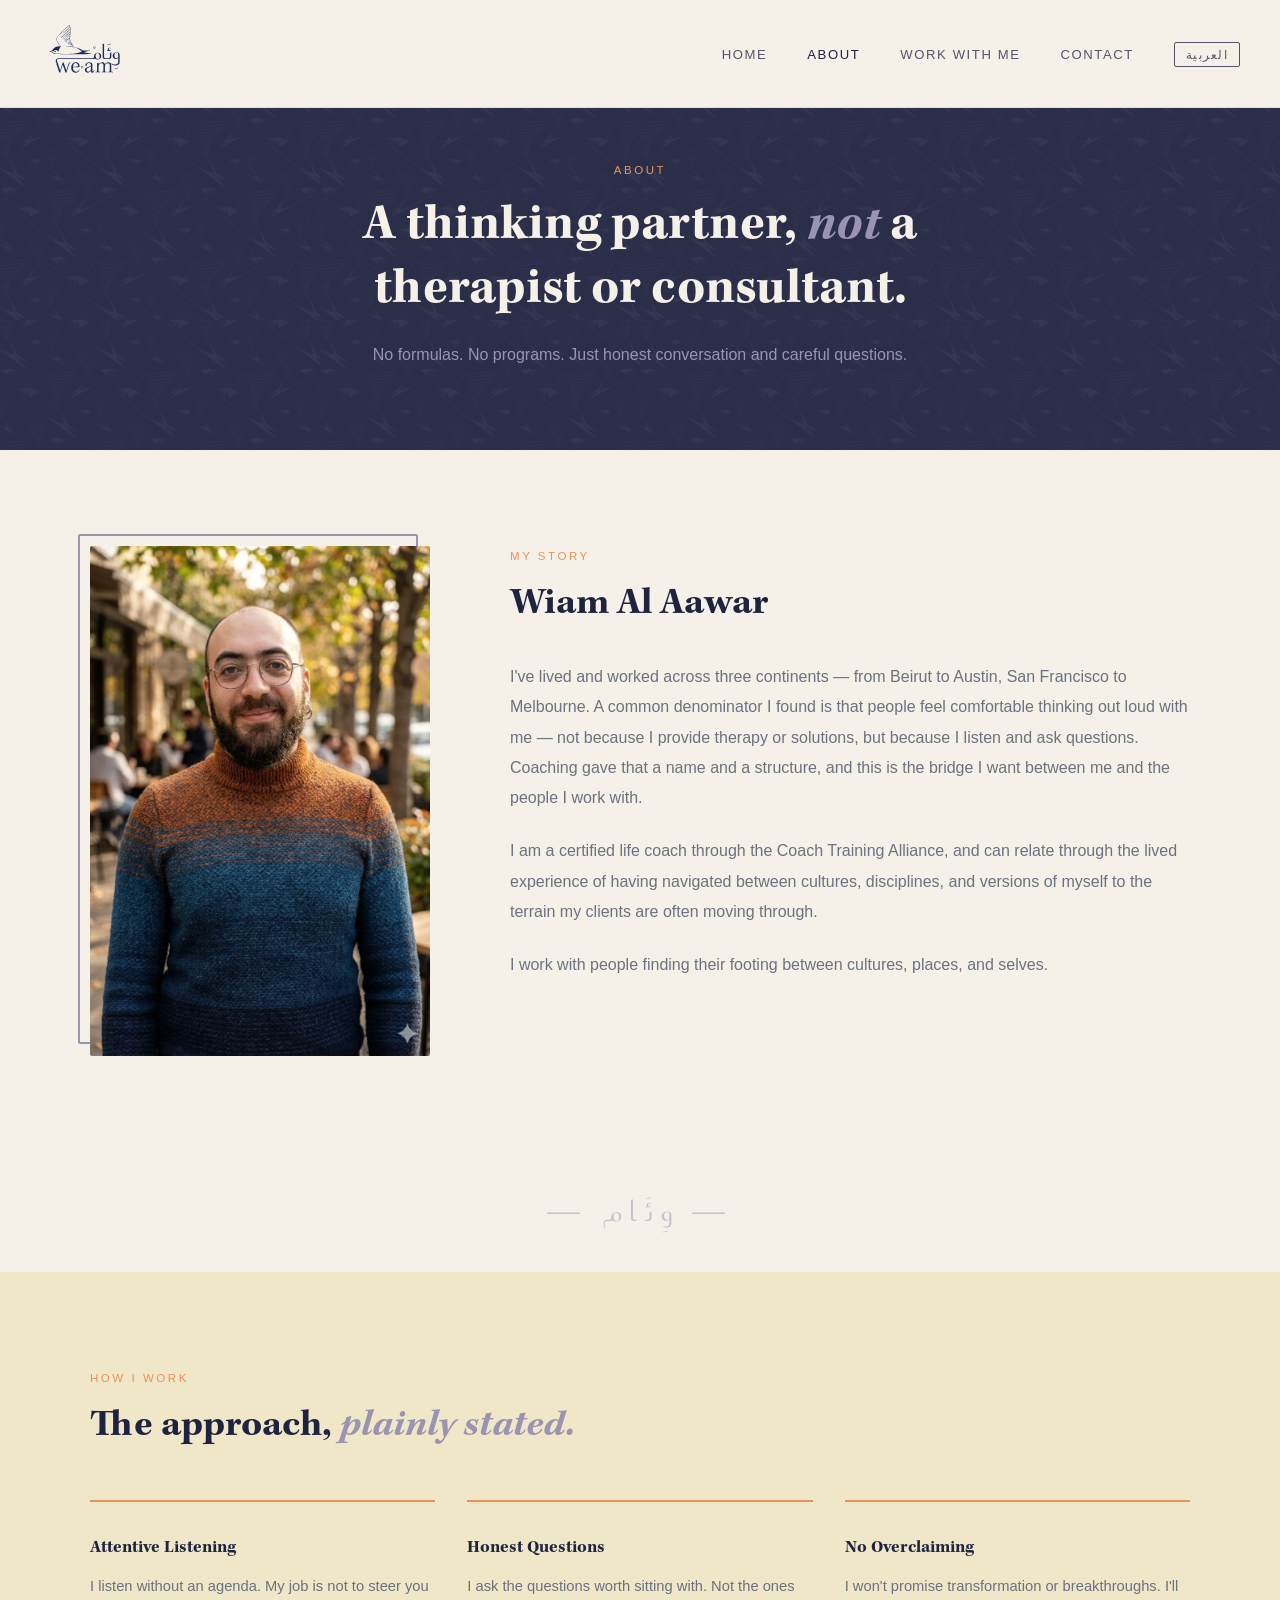
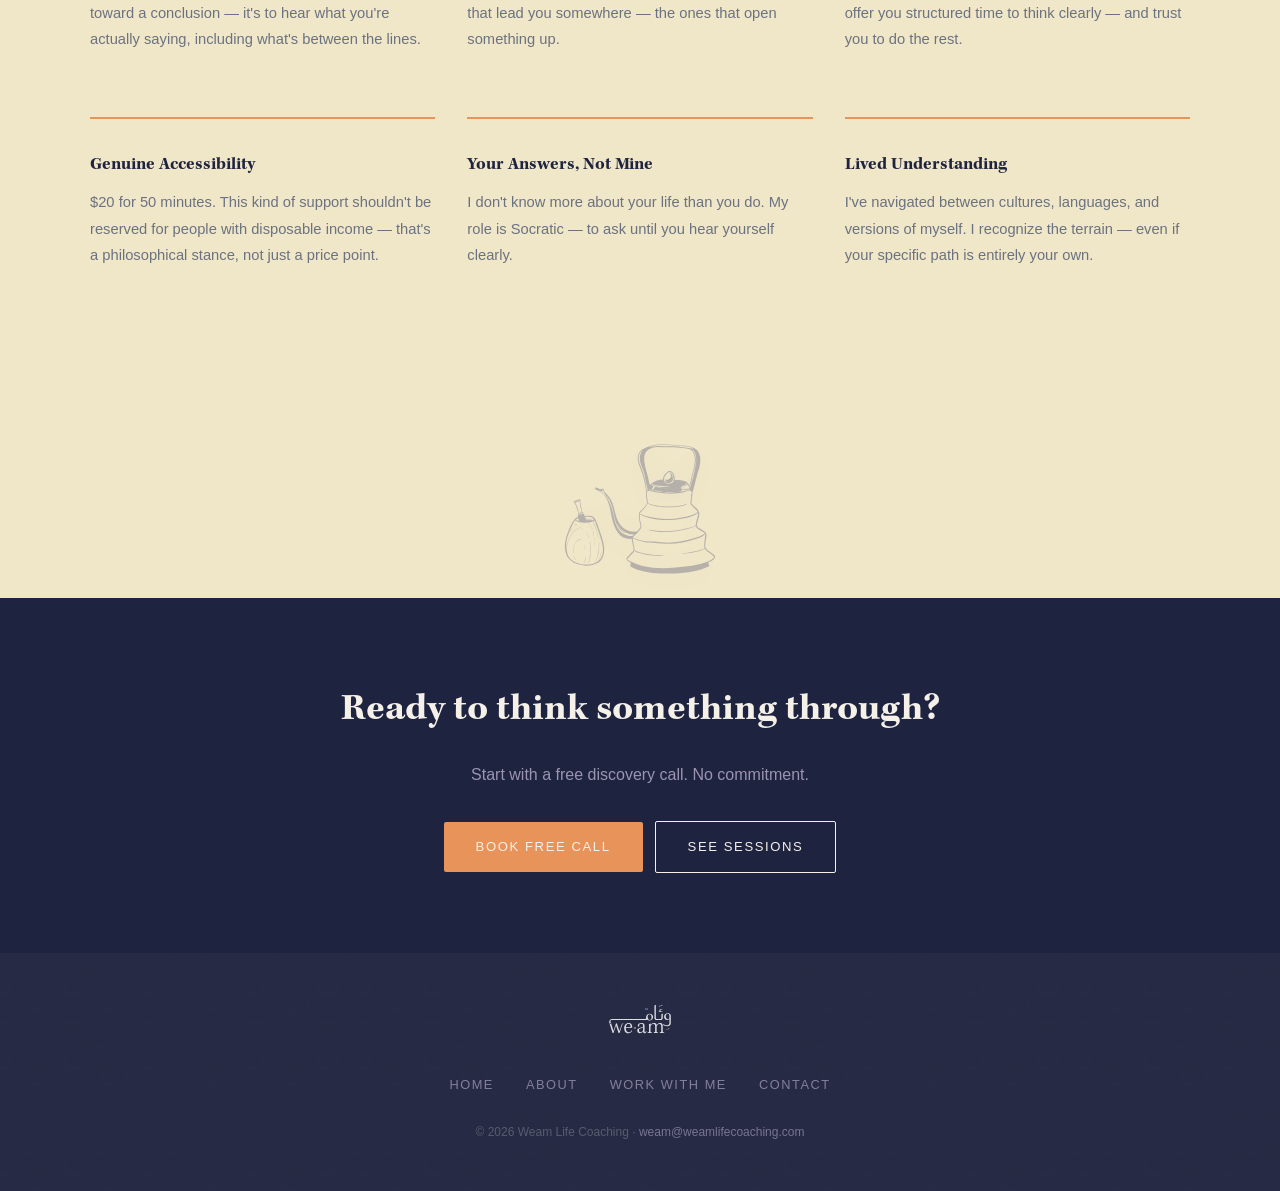
==== commit 77021582: "Add files via upload" ====
--- a/about.html
+++ b/about.html
@@ -46,12 +46,12 @@
       <span class="section-label"><span data-en>My Story</span><span data-ar>قصّتي</span></span>
       <h2 class="section-title" style="margin-bottom:2rem;"><span data-en>Wiam Al Aawar</span><span data-ar style="font-family:'GE Elegant',serif;">وئام الأعور</span></h2>
       <p>
-        <span data-en>I grew up in Kobbeih, a small town in Mount Lebanon, and have since lived and worked across three continents and in various cities — from Beirut to Austin, San Francisco to Melbourne. I've been an engineer, a tutor, a design fellow, and someone people have felt comfortable sharing their challenges with.</span>
-        <span data-ar style="font-family:'GE Elegant',serif;direction:rtl;">ربيت بضيعة اسما قبّيع بجبل لبنان، وعشت واشتغلت على تلات قارّات. من بيروت لأوستن، ومن سان فرانسيسكو لملبورن. كنت مهندس ومدرّس وزميل تصميم — وخلال هالتّجارب تعلّمت انّي بحب كون زميل بيسمع للناس وبيشهد على تقدّمن، وانّو الناس بترتاح تفكّر معي.</span>
+        <span data-en>I've lived and worked across three continents — from Beirut to Austin, San Francisco to Melbourne. A common denominator I found is that people feel comfortable thinking out loud with me — not because I provide therapy or solutions, but because I listen and ask questions. Coaching gave that a name and a structure, and this is the bridge I want between me and the people I work with.</span>
+        <span data-ar style="font-family:'GE Elegant',serif;direction:rtl;">عشت واشتغلت على تلات قارّات — من بيروت لأوستن، ومن سان فرانسيسكو لملبورن. القاسم المشترك اللي لقيتو هو إنو الناس بترتاح تفكّر بصوت عالي معي — مش لأنّي بقدّم علاج أو حلول، بس لأنّي بسمع وبسأل أسئلة ممكن تساعد. التّدريب الحياتي أعطى لهيدا الشّي اسم وهيكل، وهيدا هو الجسر اللي بدّي يكون بيني وبين الناس اللي بشتغل معن.</span>
       </p>
-      <p>
+      <p style="display:none">
         <span data-en>Good conversation and careful questions can help people find clarity with what they already carry within them.</span>
-        <span data-ar style="font-family:'GE Elegant',serif;direction:rtl;">اللي بقدمو مش منهجيّة مبرمجة أو نظام معيّن — بس فرصة للإستفادة من المحادثات العميقة والأسئلة الدّقيقة والإهتمام اللي بيقدرو يساعدو النّاس تلاقي الوضوح بالأمور اللي هيي أصلاً بداخلن.</span>
+        
       </p>
       <p>
         <span data-en>I am a certified life coach through the Coach Training Alliance, and can relate through the lived experience of having navigated between cultures, disciplines, and versions of myself to the terrain my clients are often moving through.</span>
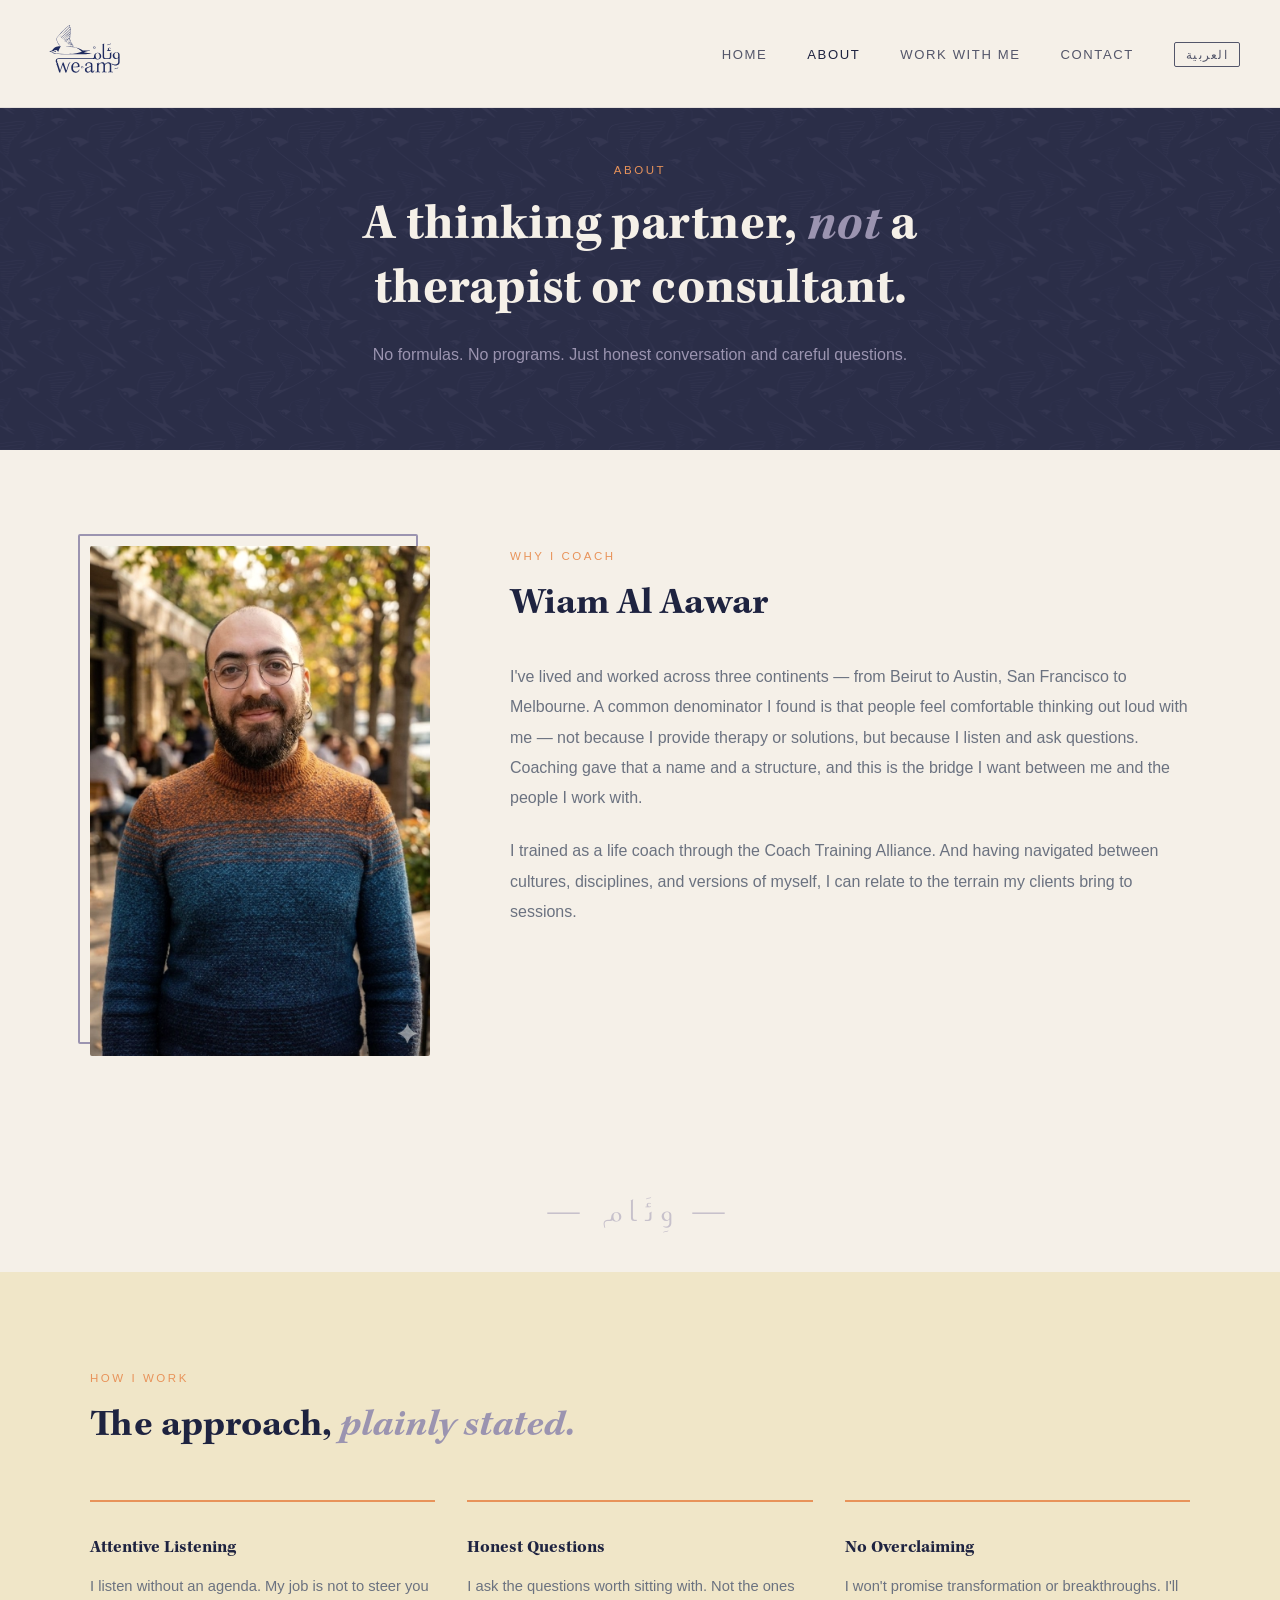
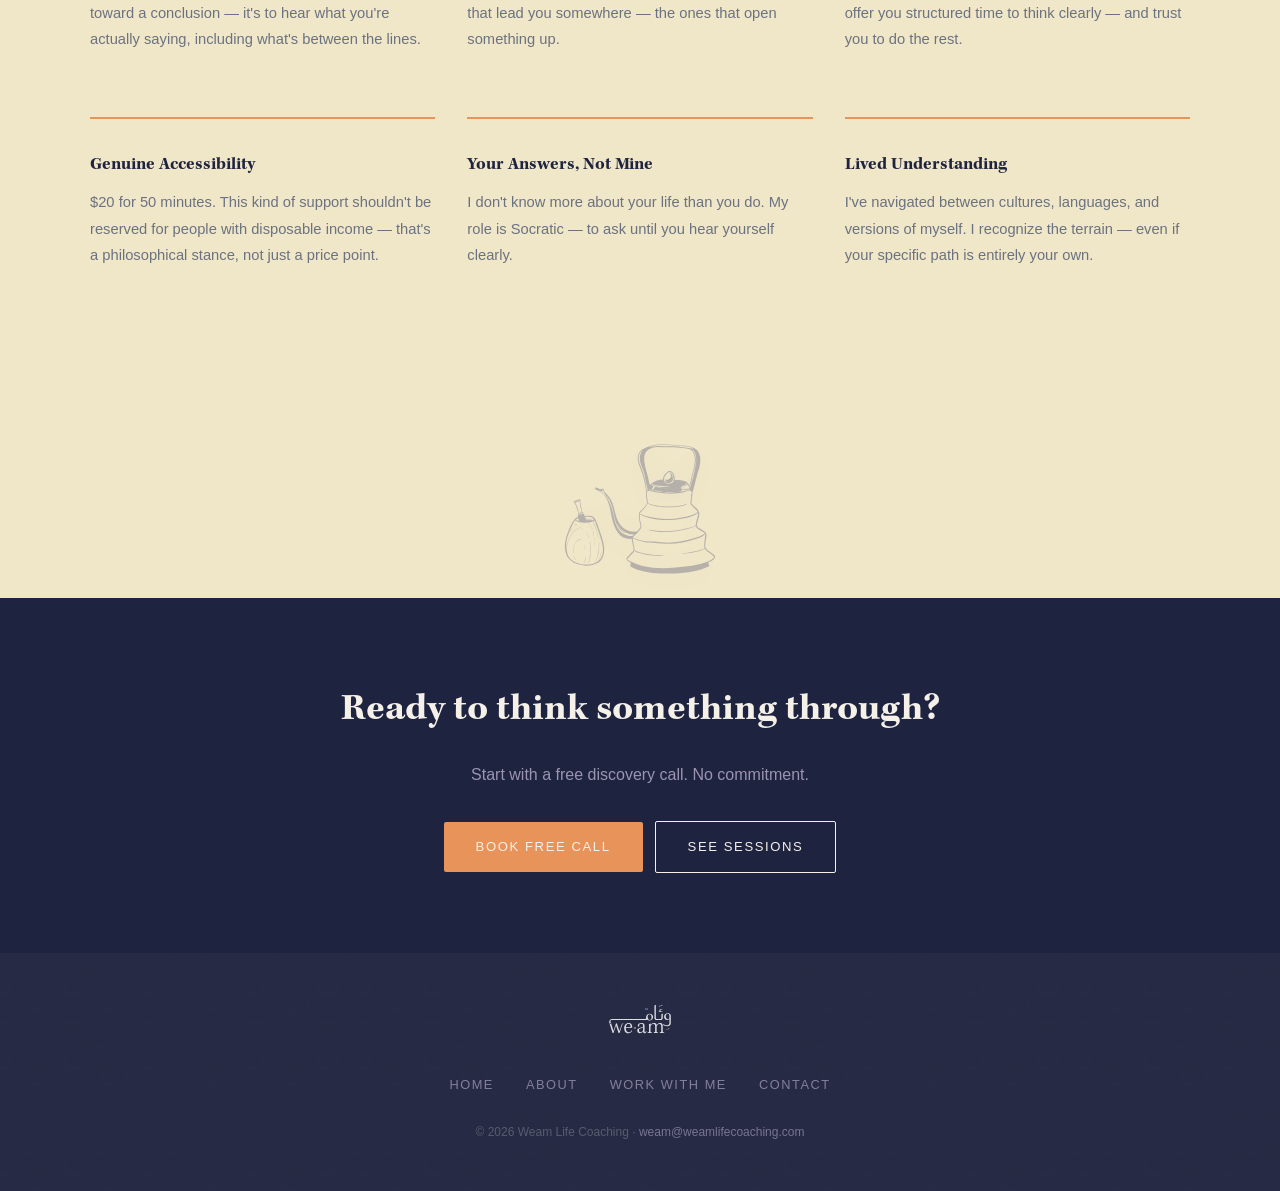
==== commit 0d9a365d: "Add files via upload" ====
--- a/about.html
+++ b/about.html
@@ -43,7 +43,7 @@
       <img src="images/weam.png" alt="Wiam Al Aawar" />
     </div>
     <div class="about-bio-text">
-      <span class="section-label"><span data-en>My Story</span><span data-ar>قصّتي</span></span>
+      <span class="section-label"><span data-en>Why I Coach</span><span data-ar>ليش صرت مدرّب حياة</span></span>
       <h2 class="section-title" style="margin-bottom:2rem;"><span data-en>Wiam Al Aawar</span><span data-ar style="font-family:'GE Elegant',serif;">وئام الأعور</span></h2>
       <p>
         <span data-en>I've lived and worked across three continents — from Beirut to Austin, San Francisco to Melbourne. A common denominator I found is that people feel comfortable thinking out loud with me — not because I provide therapy or solutions, but because I listen and ask questions. Coaching gave that a name and a structure, and this is the bridge I want between me and the people I work with.</span>
@@ -54,12 +54,12 @@
         
       </p>
       <p>
-        <span data-en>I am a certified life coach through the Coach Training Alliance, and can relate through the lived experience of having navigated between cultures, disciplines, and versions of myself to the terrain my clients are often moving through.</span>
-        <span data-ar style="font-family:'GE Elegant',serif;direction:rtl;">أنا مدرّب حياة كمّل دورة تعلّم التدريب مع Coach Training Alliance. بالإضافة لهالدورة، عندي تجربة متواضعة مع التّنقّل بين ثقافات مختلفة وتخصّصات وحالات مختلفة من حالي — وهيدا المجال هو اللي عم حاول ساعد في.</span>
+        <span data-en>I trained as a life coach through the Coach Training Alliance. And having navigated between cultures, disciplines, and versions of myself, I can relate to the terrain my clients bring to sessions.</span>
+        <span data-ar style="font-family:'GE Elegant',serif;direction:rtl;">تدرّبت كمدرّب حياة مع Coach Training Alliance. وبما إنّي تنقّلت بين ثقافات وتخصّصات وحالات مختلفة من نفسي، عندي تجربة مرتبطة بالمسار اللي بيجيبو معن الناس اللي بشتغل معن عالجلسات.</span>
       </p>
       <p>
-        <span data-en>I work with people finding their footing between cultures, places, and selves.</span>
-        <span data-ar style="font-family:'GE Elegant',serif;direction:rtl;font-style:italic;">بشتغل مع ناس عم يدوروا عالإستقرار والإنسجام جوّاتن — بين الثقافات والأماكن وانفسن.</span>
+        
+        
       </p>
     </div>
   </div>
